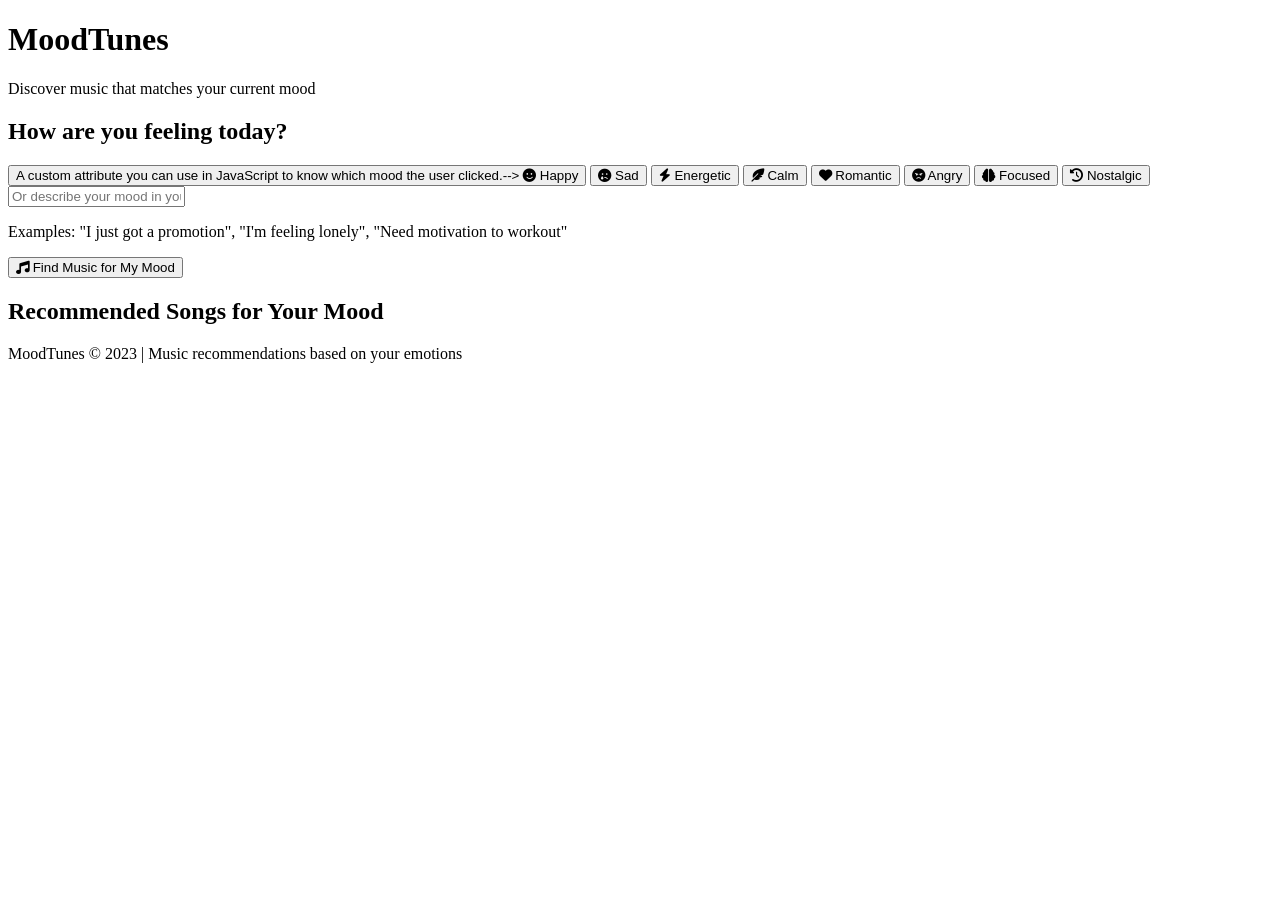
==== index.html @ 5b69e1f3 "i have added the html part" ====
<!DOCTYPE html>
<html lang="en">
<!-- Sets the document language to English. Helpful for accessibility and SEO. -->
<head>
    <meta charset="UTF-8">
    <meta name="viewport" content="width=device-width, initial-scale=1.0">
    <!--Makes the page responsive (scales properly on mobile).-->
    <title>MoodTunes - Music Recommendation Based on Mood</title>
    <link rel="stylesheet" href="style.css">
    <link rel="stylesheet" href="https://cdnjs.cloudflare.com/ajax/libs/font-awesome/6.4.0/css/all.min.css">
    <!--Imports Font Awesome icons (the smile, heart, brain, etc. icons you’re using on the buttons).-->
</head>
<body>
    <div class="container">
        <header>
            <h1>MoodTunes</h1>
            <p>Discover music that matches your current mood</p>
        </header>
        
        <section class="mood-selector">
        <!--Groups related content (this one is for choosing moods).-->
            <h2>How are you feeling today?</h2>
            
            <div class="mood-buttons">
                <button class="mood-btn happy" data-mood="happy">A custom attribute you can use in JavaScript to know which mood the user clicked.-->
                    <i class="fas fa-smile"></i> Happy
                </button>
                <button class="mood-btn sad" data-mood="sad">
                    <i class="fas fa-sad-tear"></i> Sad
                </button>
                <button class="mood-btn energetic" data-mood="energetic">
                    <i class="fas fa-bolt"></i> Energetic
                </button>
                <button class="mood-btn calm" data-mood="calm">
                    <i class="fas fa-feather-alt"></i> Calm
                </button>
                <button class="mood-btn romantic" data-mood="romantic">
                    <i class="fas fa-heart"></i> Romantic
                </button>
                <button class="mood-btn angry" data-mood="angry">
                    <i class="fas fa-angry"></i> Angry
                </button>
                <button class="mood-btn focused" data-mood="focused">
                    <i class="fas fa-brain"></i> Focused
                </button>
                <button class="mood-btn nostalgic" data-mood="nostalgic">
                    <i class="fas fa-history"></i> Nostalgic
                </button>
            </div>
            
            <div class="custom-mood">
                <input type="text" id="custom-mood-input" placeholder="Or describe your mood in your own words...">
                <!--Lets users type their own mood instead of clicking a preset button.-->
                <p class="examples">Examples: "I just got a promotion", "I'm feeling lonely", "Need motivation to workout"</p>
            </div>
            
            <button class="submit-btn" id="find-music-btn">
                <i class="fas fa-music"></i> Find Music for My Mood
                <!--Important: your JavaScript (script.js) will listen for clicks on this button.-->
            </button>
            <!--A main action button that triggers the recommendation system.-->
        </section>
        
        <section class="results" id="results-section">
        <!--Where music recommendations will appear.-->
            <h2>Recommended Songs for <span id="mood-display">Your Mood</span></h2>
            
            <div class="song-grid" id="song-container">
                <!-- Song cards will be generated here -->
            </div>
        </section>
    </div>
    
    <footer>
        <p>MoodTunes &copy; 2023 | Music recommendations based on your emotions</p>
    </footer>

    <script src="script.js"></script>
</body>
</html>
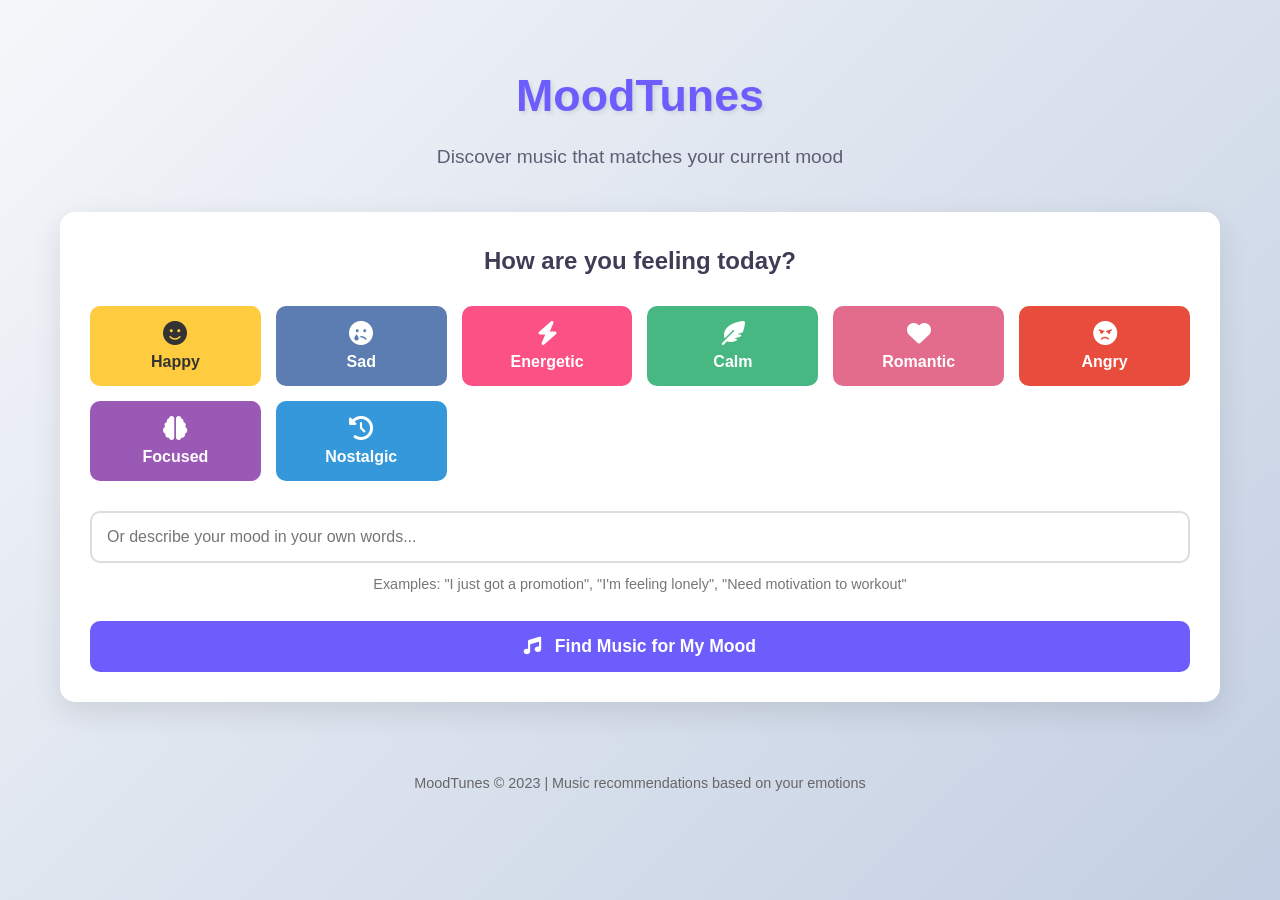
==== commit d2f9b4c1: "updates on script database" ====
--- a/index.html
+++ b/index.html
@@ -1,14 +1,11 @@
 <!DOCTYPE html>
 <html lang="en">
-<!-- Sets the document language to English. Helpful for accessibility and SEO. -->
 <head>
     <meta charset="UTF-8">
     <meta name="viewport" content="width=device-width, initial-scale=1.0">
-    <!--Makes the page responsive (scales properly on mobile).-->
     <title>MoodTunes - Music Recommendation Based on Mood</title>
     <link rel="stylesheet" href="style.css">
     <link rel="stylesheet" href="https://cdnjs.cloudflare.com/ajax/libs/font-awesome/6.4.0/css/all.min.css">
-    <!--Imports Font Awesome icons (the smile, heart, brain, etc. icons you’re using on the buttons).-->
 </head>
 <body>
     <div class="container">
@@ -18,11 +15,10 @@
         </header>
         
         <section class="mood-selector">
-        <!--Groups related content (this one is for choosing moods).-->
             <h2>How are you feeling today?</h2>
             
             <div class="mood-buttons">
-                <button class="mood-btn happy" data-mood="happy">A custom attribute you can use in JavaScript to know which mood the user clicked.-->
+                <button class="mood-btn happy" data-mood="happy">
                     <i class="fas fa-smile"></i> Happy
                 </button>
                 <button class="mood-btn sad" data-mood="sad">
@@ -50,19 +46,15 @@
             
             <div class="custom-mood">
                 <input type="text" id="custom-mood-input" placeholder="Or describe your mood in your own words...">
-                <!--Lets users type their own mood instead of clicking a preset button.-->
                 <p class="examples">Examples: "I just got a promotion", "I'm feeling lonely", "Need motivation to workout"</p>
             </div>
             
             <button class="submit-btn" id="find-music-btn">
                 <i class="fas fa-music"></i> Find Music for My Mood
-                <!--Important: your JavaScript (script.js) will listen for clicks on this button.-->
             </button>
-            <!--A main action button that triggers the recommendation system.-->
         </section>
         
         <section class="results" id="results-section">
-        <!--Where music recommendations will appear.-->
             <h2>Recommended Songs for <span id="mood-display">Your Mood</span></h2>
             
             <div class="song-grid" id="song-container">
--- a/style.css
+++ b/style.css
@@ -0,0 +1,310 @@
+/* Colors variables */
+:root {
+    --primary: #6d5dfc;
+    --secondary: #8f7dfd;
+    --dark: #3f3d56;
+    --light: #f5f5f5;
+    --happy: #ffcc40;
+    --sad: #5b7db1;
+    --energetic: #fc5185;
+    --calm: #47b881;
+    --romantic: #e36c8c;
+    --angry: #e74c3c;
+    --focused: #9b59b6;
+    --nostalgic: #3498db;
+    --chill: #2ecc71;
+    --anxious: #f39c12;
+    --excited: #e67e22;
+    --melancholic: #34495e;
+}
+
+/* Global resets */
+* {
+    margin: 0;
+    padding: 0;
+    box-sizing: border-box;
+    font-family: 'Segoe UI', Tahoma, Geneva, Verdana, sans-serif;
+}
+
+/* Body styling */
+body {
+    background: linear-gradient(135deg, #f5f7fa 0%, #c3cfe2 100%);
+    color: var(--dark);
+    line-height: 1.6;
+    min-height: 100vh;
+}
+
+.container {
+    max-width: 1200px;
+    margin: 0 auto;
+    padding: 20px;
+}
+
+/* Header */
+header {
+    text-align: center;
+    padding: 40px 0;
+}
+
+header h1 {
+    font-size: 2.8rem;
+    margin-bottom: 10px;
+    color: var(--primary);
+    text-shadow: 2px 2px 4px rgba(0, 0, 0, 0.1);
+}
+
+header p {
+    font-size: 1.2rem;
+    color: var(--dark);
+    opacity: 0.8;
+}
+
+/* Select mood */
+.mood-selector {
+    background-color: white;
+    border-radius: 15px;
+    padding: 30px;
+    box-shadow: 0 10px 30px rgba(0, 0, 0, 0.1);
+    margin-bottom: 30px;
+}
+
+.mood-selector h2 {
+    text-align: center;
+    margin-bottom: 25px;
+    color: var(--dark);
+}
+
+/* Mood buttons */
+.mood-buttons {
+    display: grid;
+    grid-template-columns: repeat(auto-fit, minmax(150px, 1fr));
+    gap: 15px;
+    margin-bottom: 30px;
+}
+
+/* Style for all mood button */
+.mood-btn {
+    padding: 15px;
+    border: none;
+    border-radius: 10px;
+    font-size: 1rem;
+    font-weight: 600;
+    cursor: pointer;
+    transition: all 0.3s ease;
+    display: flex;
+    flex-direction: column;
+    align-items: center;
+    gap: 8px;
+}
+
+/* Button effect */
+.mood-btn:hover {
+    transform: translateY(-5px);
+    box-shadow: 0 8px 15px rgba(0, 0, 0, 0.1);
+}
+
+/* Icons */
+.mood-btn i {
+    font-size: 1.5rem;
+}
+
+/* Mood button colors */
+.mood-btn.happy {
+    background-color: var(--happy);
+    color: #333;
+}
+
+.mood-btn.sad {
+    background-color: var(--sad);
+    color: white;
+}
+
+.mood-btn.energetic {
+    background-color: var(--energetic);
+    color: white;
+}
+
+.mood-btn.calm {
+    background-color: var(--calm);
+    color: white;
+}
+
+.mood-btn.romantic {
+    background-color: var(--romantic);
+    color: white;
+}
+
+.mood-btn.angry {
+    background-color: var(--angry);
+    color: white;
+}
+
+.mood-btn.focused {
+    background-color: var(--focused);
+    color: white;
+}
+
+.mood-btn.nostalgic {
+    background-color: var(--nostalgic);
+    color: white;
+}
+
+/* Custom mood input */
+.custom-mood {
+    margin-top: 25px;
+}
+
+.custom-mood input {
+    width: 100%;
+    padding: 15px;
+    border: 2px solid #ddd;
+    border-radius: 10px;
+    font-size: 1rem;
+    margin-bottom: 10px;
+}
+
+.custom-mood input:focus {
+    outline: none;
+    border-color: var(--primary);
+}
+
+/* Example text */
+.examples {
+    font-size: 0.9rem;
+    color: #777;
+    text-align: center;
+}
+
+/* Submit button */
+.submit-btn {
+    display: block;
+    width: 100%;
+    padding: 15px;
+    background-color: var(--primary);
+    color: white;
+    border: none;
+    border-radius: 10px;
+    font-size: 1.1rem;
+    font-weight: 600;
+    cursor: pointer;
+    margin-top: 25px;
+    transition: background-color 0.3s ease;
+}
+
+.submit-btn:hover {
+    background-color: var(--secondary);
+    transform: translateY(-2px);
+    box-shadow: 0 5px 15px rgba(0, 0, 0, 0.1);
+}
+
+.submit-btn i {
+    margin-right: 8px;
+}
+
+/* Results */
+.results {
+    display: none;
+    background-color: white;
+    border-radius: 15px;
+    padding: 30px;
+    box-shadow: 0 10px 30px rgba(0, 0, 0, 0.1);
+    margin-bottom: 30px;
+    animation: fadeIn 0.5s ease;
+}
+
+/* Animation */
+@keyframes fadeIn {
+    from { opacity: 0; transform: translateY(20px); }
+    to { opacity: 1; transform: translateY(0); }
+}
+
+.results h2 {
+    text-align: center;
+    margin-bottom: 30px;
+    color: var(--primary);
+}
+
+/* Song grid and card */
+.song-grid {
+    display: grid;
+    grid-template-columns: repeat(auto-fill, minmax(250px, 1fr));
+    gap: 25px;
+}
+.song-card {
+    background-color: var(--light);
+    border-radius: 10px;
+    overflow: hidden;
+    transition: transform 0.3s ease, box-shadow 0.3s ease;
+    box-shadow: 0 5px 15px rgba(0, 0, 0, 0.05);
+}
+
+.song-card:hover {
+    transform: translateY(-5px);
+    box-shadow: 0 10px 25px rgba(0, 0, 0, 0.1);
+}
+
+/* Album artwork */
+.album-art {
+    width: 100%;
+    height: 200px;
+    background: linear-gradient(135deg, #5ee7df 0%, #b490ca 100%);
+    display: flex;
+    align-items: center;
+    justify-content: center;
+    font-size: 3.5rem;
+    color: white;
+}
+
+/* Song info text */
+.song-info {
+    padding: 20px;
+}
+
+.song-info h3 {
+    margin-bottom: 8px;
+    color: var(--dark);
+}
+
+.song-info p {
+    color: #666;
+    font-size: 0.95rem;
+}
+
+/* Footer */
+footer {
+    text-align: center;
+    padding: 20px;
+    color: #666;
+    font-size: 0.9rem;
+}
+
+/* Responsive design */
+/* Tablet */
+@media (max-width: 768px) {
+    .mood-buttons {
+        grid-template-columns: repeat(2, 1fr);
+    }
+    
+    .song-grid {
+        grid-template-columns: 1fr;
+    }
+    
+    header h1 {
+        font-size: 2.2rem;
+    }
+}
+
+/* Mobile phone */
+@media (max-width: 480px) {
+    .mood-buttons {
+        grid-template-columns: 1fr;
+    }
+    
+    .container {
+        padding: 15px;
+    }
+    
+    .mood-selector, .results {
+        padding: 20px;
+    }
+}
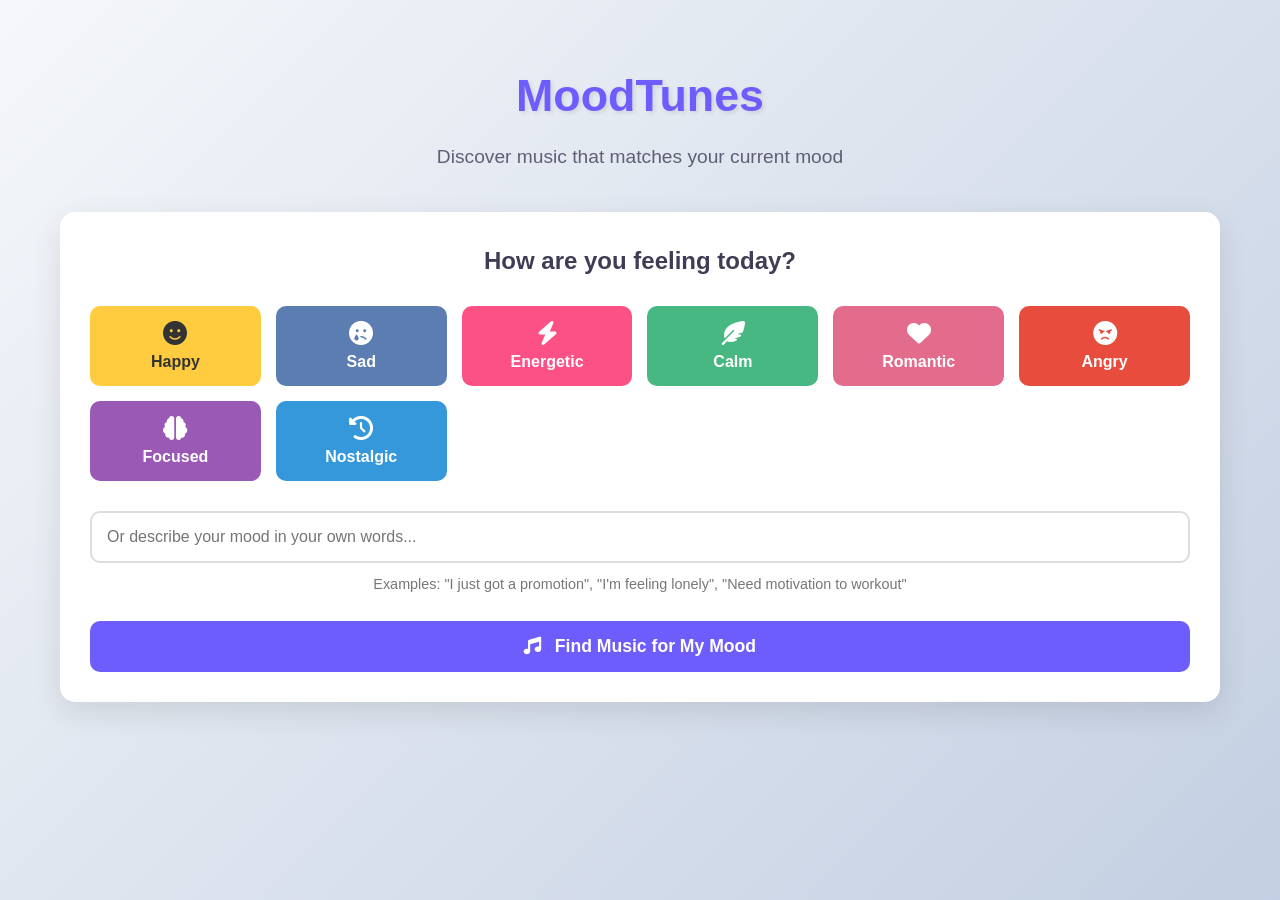
==== commit 65c6ddae: "i add the funtion that give a small notice if our system couldnt recognize the mood" ====
--- a/index.html
+++ b/index.html
@@ -3,9 +3,11 @@
 <head>
     <meta charset="UTF-8">
     <meta name="viewport" content="width=device-width, initial-scale=1.0">
+    <!--Makes the page responsive (scales properly on mobile).-->
     <title>MoodTunes - Music Recommendation Based on Mood</title>
     <link rel="stylesheet" href="style.css">
     <link rel="stylesheet" href="https://cdnjs.cloudflare.com/ajax/libs/font-awesome/6.4.0/css/all.min.css">
+    <!--Imports Font Awesome icons (the smile, heart, brain, etc. icons you’re using on the buttons).-->
 </head>
 <body>
     <div class="container">
@@ -15,10 +17,12 @@
         </header>
         
         <section class="mood-selector">
+            <!--Groups related content (this one is for choosing moods).-->
             <h2>How are you feeling today?</h2>
             
             <div class="mood-buttons">
                 <button class="mood-btn happy" data-mood="happy">
+                <!--A custom attribute you can use in JavaScript to know which mood the user clicked.-->
                     <i class="fas fa-smile"></i> Happy
                 </button>
                 <button class="mood-btn sad" data-mood="sad">
@@ -46,15 +50,19 @@
             
             <div class="custom-mood">
                 <input type="text" id="custom-mood-input" placeholder="Or describe your mood in your own words...">
+                <!--Lets users type their own mood instead of clicking a preset button.-->
                 <p class="examples">Examples: "I just got a promotion", "I'm feeling lonely", "Need motivation to workout"</p>
             </div>
             
             <button class="submit-btn" id="find-music-btn">
                 <i class="fas fa-music"></i> Find Music for My Mood
+                 <!--Important: your JavaScript (script.js) will listen for clicks on this button.-->
             </button>
+            <!--A main action button that triggers the recommendation system.-->
         </section>
         
         <section class="results" id="results-section">
+            <!--Where music recommendations will appear.-->
             <h2>Recommended Songs for <span id="mood-display">Your Mood</span></h2>
             
             <div class="song-grid" id="song-container">
@@ -63,9 +71,6 @@
         </section>
     </div>
     
-    <footer>
-        <p>MoodTunes &copy; 2023 | Music recommendations based on your emotions</p>
-    </footer>
 
     <script src="script.js"></script>
 </body>
--- a/style.css
+++ b/style.css
@@ -277,7 +277,15 @@
     color: #666;
     font-size: 0.9rem;
 }
-
+.notice {
+    background: #fff3cd;
+    color: #856404;
+    padding: 10px;
+    border: 1px solid #ffeeba;
+    border-radius: 5px;
+    margin-bottom: 15px;
+    font-size: 14px;
+}
 /* Responsive design */
 /* Tablet */
 @media (max-width: 768px) {
